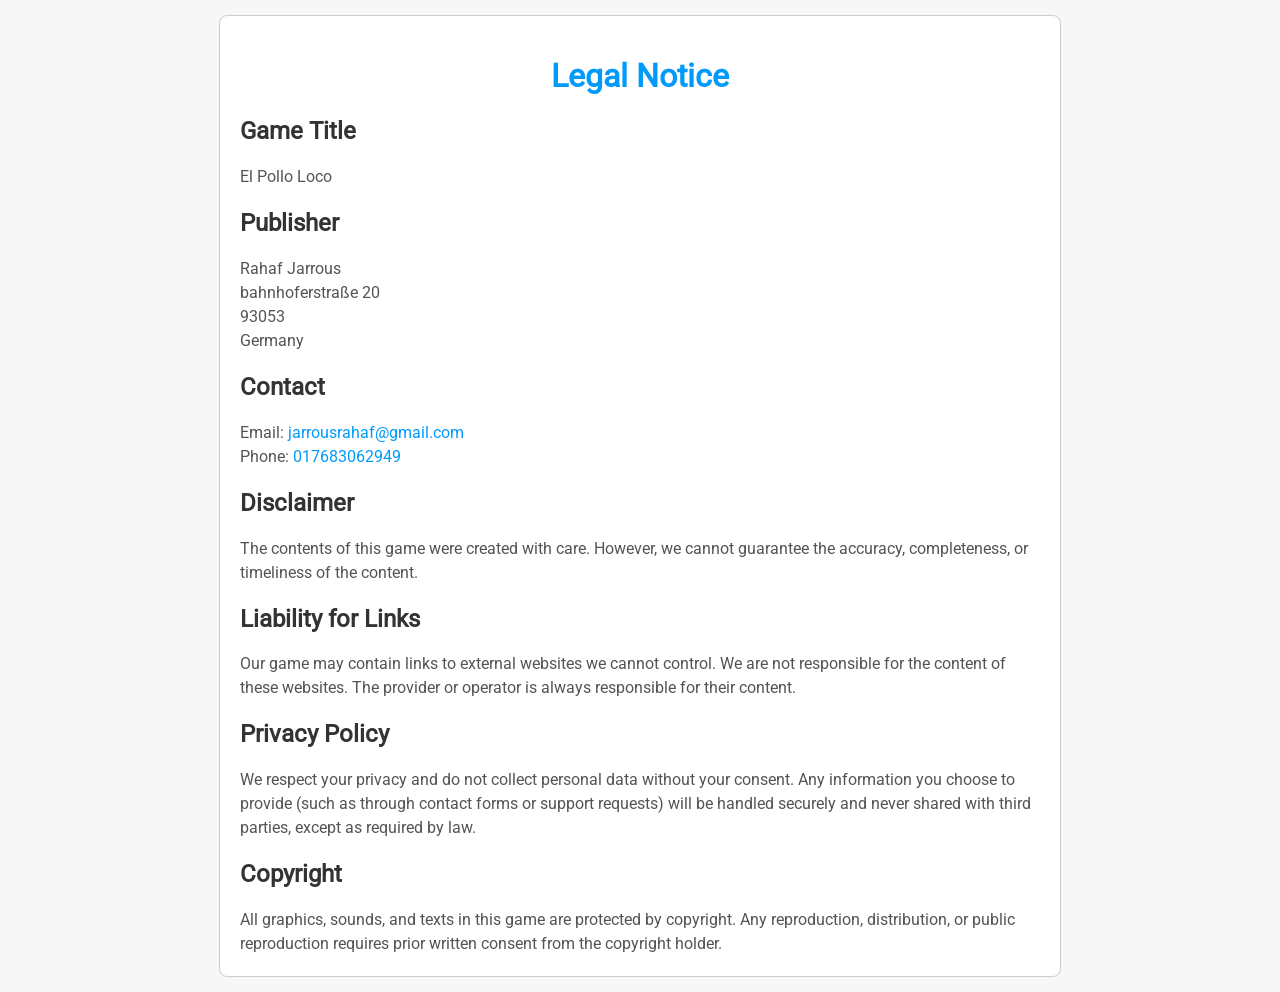
==== legal.notice.html @ 38715cdd "added legal notice" ====
<!DOCTYPE html>
<html lang="en">
  <head>
    <meta charset="UTF-8" />
    <meta name="viewport" content="width=device-width, initial-scale=1.0" />
    <title>Legal Notice (Impressum)</title>
    <link rel="stylesheet" href="legal-notice.css" />
  </head>
  <body>
    <div class="container">
      <h1>Legal Notice</h1>

      <h2>Game Title</h2>
      <p>El Pollo Loco</p>

      <h2>Publisher</h2>
      <p>
        Rahaf Jarrous<br />
        bahnhoferstraße 20<br />
        93053<br />
        Germany
      </p>

      <h2>Contact</h2>
      <p>
        Email: <a href="jarrousrahaf@gmail.com">jarrousrahaf@gmail.com</a><br />
        Phone: <a href="tel:017683062949">017683062949</a>
      </p>

      <h2>Disclaimer</h2>
      <p>
        The contents of this game were created with care. However, we cannot
        guarantee the accuracy, completeness, or timeliness of the content.
      </p>

      <h2>Liability for Links</h2>
      <p>
        Our game may contain links to external websites we cannot control. We
        are not responsible for the content of these websites. The provider or
        operator is always responsible for their content.
      </p>

      <h2>Privacy Policy</h2>
      <p>
        We respect your privacy and do not collect personal data without your
        consent. Any information you choose to provide (such as through contact
        forms or support requests) will be handled securely and never shared
        with third parties, except as required by law.
      </p>

      <h2>Copyright</h2>
      <p>
        All graphics, sounds, and texts in this game are protected by copyright.
        Any reproduction, distribution, or public reproduction requires prior
        written consent from the copyright holder.
      </p>
    </div>
  </body>
</html>
---- legal-notice.css ----
@font-face {
    font-family: roboto;
    src: url(./fonts/Roboto-Regular.ttf);
}

html {
    font-family: roboto;
}

a {
    color: hsl(203, 100%, 49%);
    text-decoration: none;
}

body {
    background-color: hsl(0, 0%, 97%);
    margin: 0;
    padding: 0;
    display: flex;
    justify-content: center;
    min-height: 100vh;
}

.container {
    max-width: 800px;
    background-color: hsl(0, 0%, 100%);
    margin: 15px auto;
    padding: 20px;
    border: 1px solid hsl(0, 0%, 80%);
    border-radius: 8px;
    max-height: 920px;
}

h1 {
    color: hsl(203, 100%, 49%);
    text-align: center;
}

h2 {
    color: hsl(0, 0%, 20%);
    margin-top: 20px;
}

p {
    color: hsl(0, 0%, 33%);
    line-height: 1.5;
}
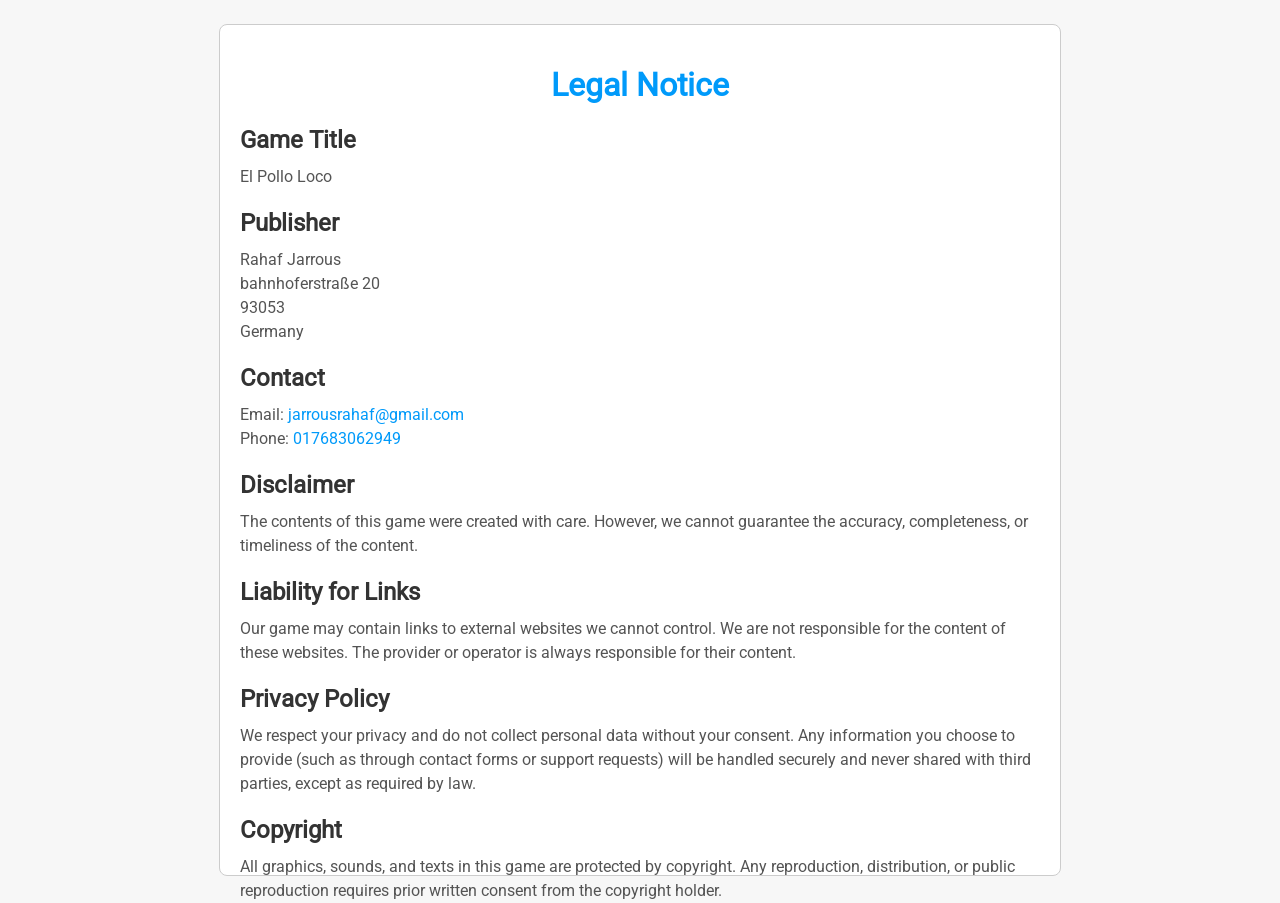
==== commit 21dab566: "adjusted the legal notice media queries" ====
--- a/legal.notice.html
+++ b/legal.notice.html
@@ -4,7 +4,7 @@
     <meta charset="UTF-8" />
     <meta name="viewport" content="width=device-width, initial-scale=1.0" />
     <title>Legal Notice (Impressum)</title>
-    <link rel="stylesheet" href="legal-notice.css" />
+    <link rel="stylesheet" href="styles/legal-notice.css" />
   </head>
   <body>
     <div class="container">
--- a/styles/legal-notice.css
+++ b/styles/legal-notice.css
@@ -0,0 +1,112 @@
+@font-face {
+    font-family: roboto;
+    src: url(../fonts/Roboto-Regular.ttf);
+}
+
+html {
+    font-family: roboto;
+}
+
+a {
+    color: hsl(203, 100%, 49%);
+    text-decoration: none;
+}
+
+body {
+    background-color: hsl(0, 0%, 97%);
+    margin: 0;
+    padding: 0;
+    display: flex;
+    justify-content: center;
+    align-items: center;
+    min-height: 100vh;
+}
+
+.container {
+    max-width: 800px;
+    background-color: hsl(0, 0%, 100%);
+    margin: 15px auto;
+    padding: 20px;
+    border: 1px solid hsl(0, 0%, 80%);
+    border-radius: 8px;
+    max-height: 90vh;
+}
+
+h1 {
+    color: hsl(203, 100%, 49%);
+    text-align: center;
+}
+
+h2 {
+    color: hsl(0, 0%, 20%);
+    margin-top: 20px;
+    margin-bottom: -5px;
+}
+
+p {
+    color: hsl(0, 0%, 33%);
+    line-height: 1.5;
+}
+
+@media (max-width: 900px) {
+    .container {
+        position: relative;
+        width: 80%;
+        overflow-y: scroll;
+    }
+
+    h1{
+        font-size: 28px;
+    }
+
+    h2 {
+        margin-top: 20px;
+        font-size: 22px;
+    }
+
+    p {
+        font-size: 15px;
+    }
+}
+
+@media (max-width: 500px) {
+    h1{
+        font-size: 24px;
+    }
+
+    h2 {
+        font-size: 18px;
+    }
+
+    p {
+        font-size: 14px;
+    }
+}
+
+@media screen and (orientation: landscape) and (max-width: 800px) {
+    .container{
+        height: 250px;
+        overflow: scroll;
+    }
+}
+
+@media (max-height: 800px) {
+    .container{
+        height: 650px;
+        overflow: scroll;
+    }
+}
+
+@media (max-height: 600px) {
+    .container{
+        height: 450px;
+        overflow: scroll;
+    }
+}
+
+@media (max-height: 550px) {
+    .container{
+        height: 250px;
+        overflow: scroll;
+    }
+}
